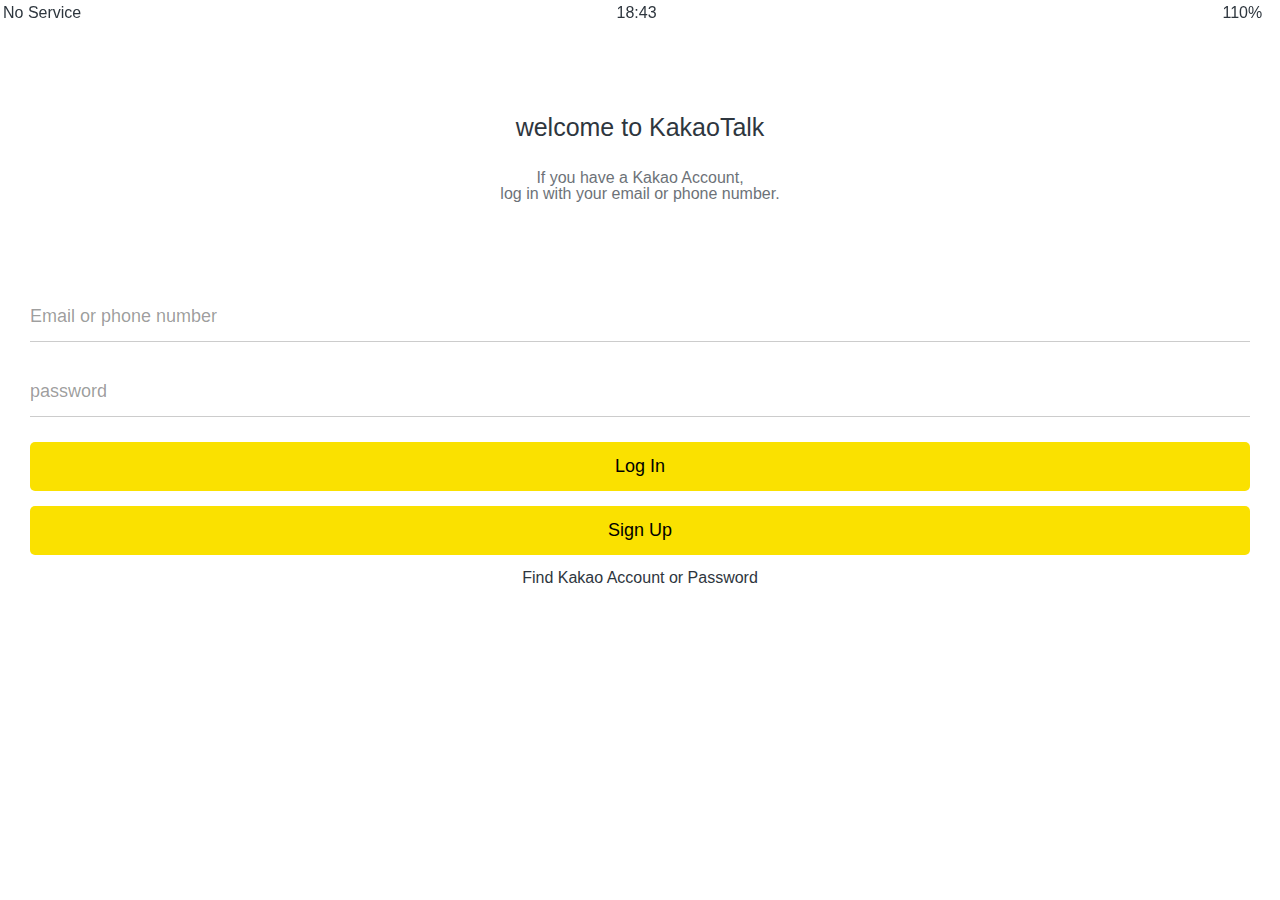
==== index.html @ e78748c2 "nav-bar" ====
<!DOCTYPE html>
<html lang="en">
  <head>
    <link rel="stylesheet" href="css/styles.css" />
    <meta charset="UTF-8" />
    <meta name="viewport" content="width=device-width, initial-scale=1.0" />
    <link
      rel="shortcut icon"
      href="https://assets.nflxext.com/us/ffe/siteui/common/icons/nficon2016.ico"
    />
    <title>Welcome to KokoaTalk</title>
  </head>
  <body>
    <div class="status-bar">
      <div class="status-bar__column">
        <span> No Service </span>
        <i class="fas fa-wifi"></i>
      </div>
      <div class="status-bar__column">
        <span>18:43</span>
      </div>
      <div class="status-bar__column">
        <span>110%</span>
        <i class="fas fa-battery-full fa-lg"></i>
        <i class="fas fa-bolt"></i>
      </div>
    </div>

    <header class="welcome-header">
      <h1 class="welcome-header__title">welcome to KakaoTalk</h1>
      <p class="welcome-header__text">If you have a Kakao Account,</p>
      <p class="welcome-header__text">
        log in with your email or phone number.
      </p>
    </header>

    <form action="friends.html" method="get" id="login-form">
      <input type="text" placeholder="Email or phone number" required />
      <input type="password" placeholder="password" required />
      <input type="submit" value="Log In" />
      <input type="submit" value="Sign Up" />
      <a href="https://www.kakaocorp.com/service/KakaoTalk?lang=ko"
        >Find Kakao Account or Password</a
      >
    </form>

    <link
      rel="stylesheet"
      href="https://cdnjs.cloudflare.com/ajax/libs/font-awesome/5.15.1/css/all.min.css"
      integrity="sha512-+4zCK9k+qNFUR5X+cKL9EIR+ZOhtIloNl9GIKS57V1MyNsYpYcUrUeQc9vNfzsWfV28IaLL3i96P9sdNyeRssA=="
      crossorigin="anonymous"
    />
  </body>
</html>
---- css/styles.css ----
@import url("https://fonts.googleapis.com/css2?family=East+Sea+Dokdo&display=swap");

@import "reset.css";
@import "variable.css";

/* components */
@import "components/status-bar.css";
@import "components/nav_bar.css";
@import "components/screen-header.css";
@import "components/user-component.css";

/* screens */
@import "screens/login.css";
@import "screens/friends.css";

body {
  font-family: -apple-system, BlinkMacSystemFont, "Segoe UI", Roboto, Oxygen,
    Ubuntu, Cantarell, "Open Sans", "Helvetica Neue", sans-serif;
  color: #2e363e;
}
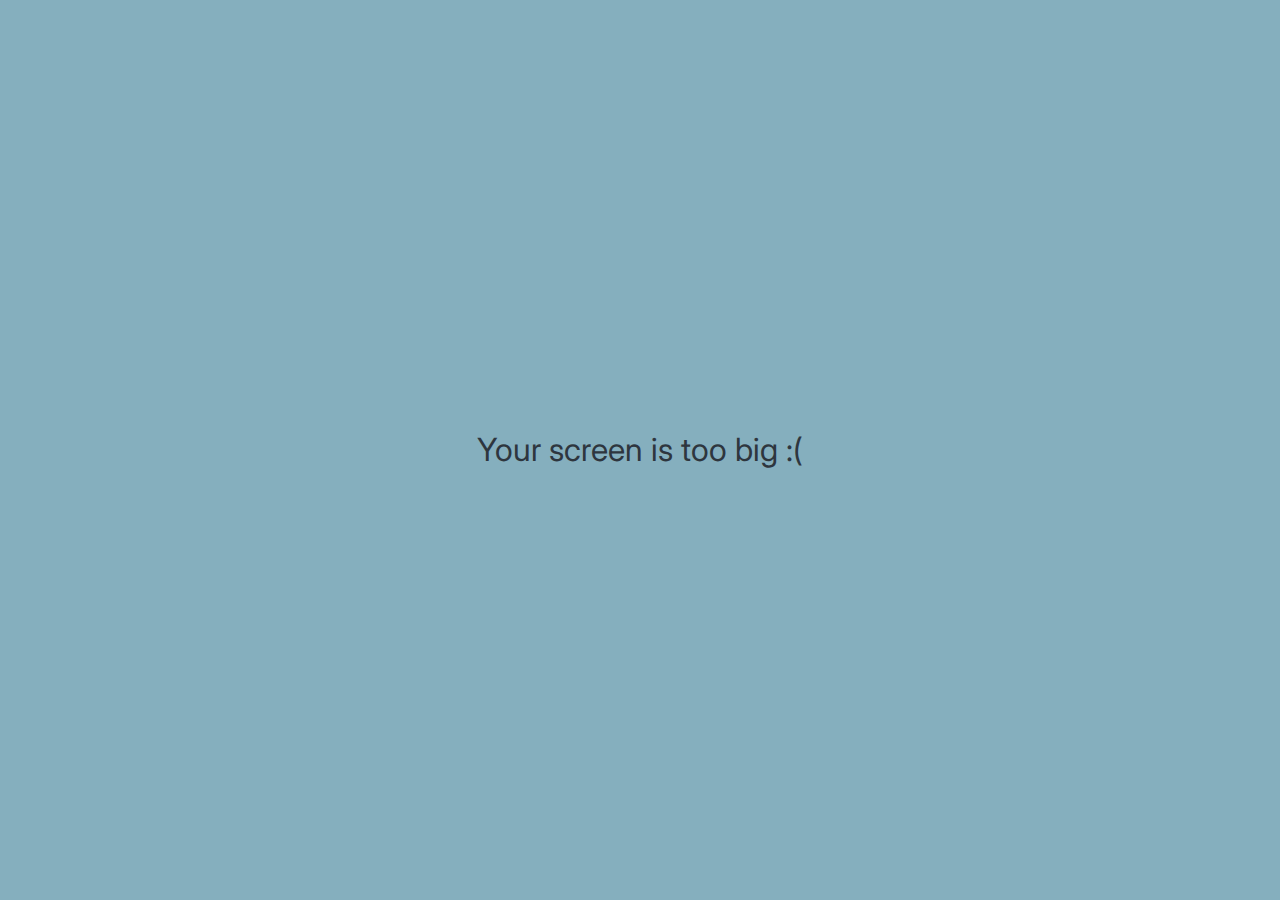
==== commit b6afe337: "last" ====
--- a/index.html
+++ b/index.html
@@ -8,6 +8,7 @@
       rel="shortcut icon"
       href="https://assets.nflxext.com/us/ffe/siteui/common/icons/nficon2016.ico"
     />
+    <link rel="shortcut icon" href="photos/logo.png" />
     <title>Welcome to KokoaTalk</title>
   </head>
   <body>
@@ -21,6 +22,15 @@
       </div>
       <div class="status-bar__column">
         <span>110%</span>
+        <span> GB Mobile </span>
+        <i class="fas fa-wifi"></i>
+      </div>
+      <div class="status-bar__column">
+        <span>13:20</span>
+      </div>
+      <div class="status-bar__column">
+        <span>100%</span>
+
         <i class="fas fa-battery-full fa-lg"></i>
         <i class="fas fa-bolt"></i>
       </div>
@@ -44,6 +54,10 @@
       >
     </form>
 
+    <div id="no-mobile">
+      <span>Your screen is too big :(</span>
+    </div>
+
     <link
       rel="stylesheet"
       href="https://cdnjs.cloudflare.com/ajax/libs/font-awesome/5.15.1/css/all.min.css"
--- a/css/styles.css
+++ b/css/styles.css
@@ -1,4 +1,6 @@
 @import url("https://fonts.googleapis.com/css2?family=East+Sea+Dokdo&display=swap");
+
+@import url("https://fonts.googleapis.com/css2?family=Inter:wght@500&family=Josefin+Sans&display=swap");
 
 @import "reset.css";
 @import "variable.css";
@@ -9,12 +11,25 @@
 @import "components/screen-header.css";
 @import "components/user-component.css";
 
+@import "components/badge.css";
+@import "components/icon-row.css";
+@import "components/alt-screen-header.css";
+@import "components/no-mobile.css";
+
 /* screens */
 @import "screens/login.css";
 @import "screens/friends.css";
+@import "screens/find.css";
+@import "screens/more.css";
+@import "screens/settings.css";
+@import "screens/chat.css";
 
 body {
-  font-family: -apple-system, BlinkMacSystemFont, "Segoe UI", Roboto, Oxygen,
-    Ubuntu, Cantarell, "Open Sans", "Helvetica Neue", sans-serif;
+  font-family: inter;
   color: #2e363e;
+  background-color: #85afbe;
 }
+
+.main-screen {
+  padding: 0 var(--horizontal-space);
+}
